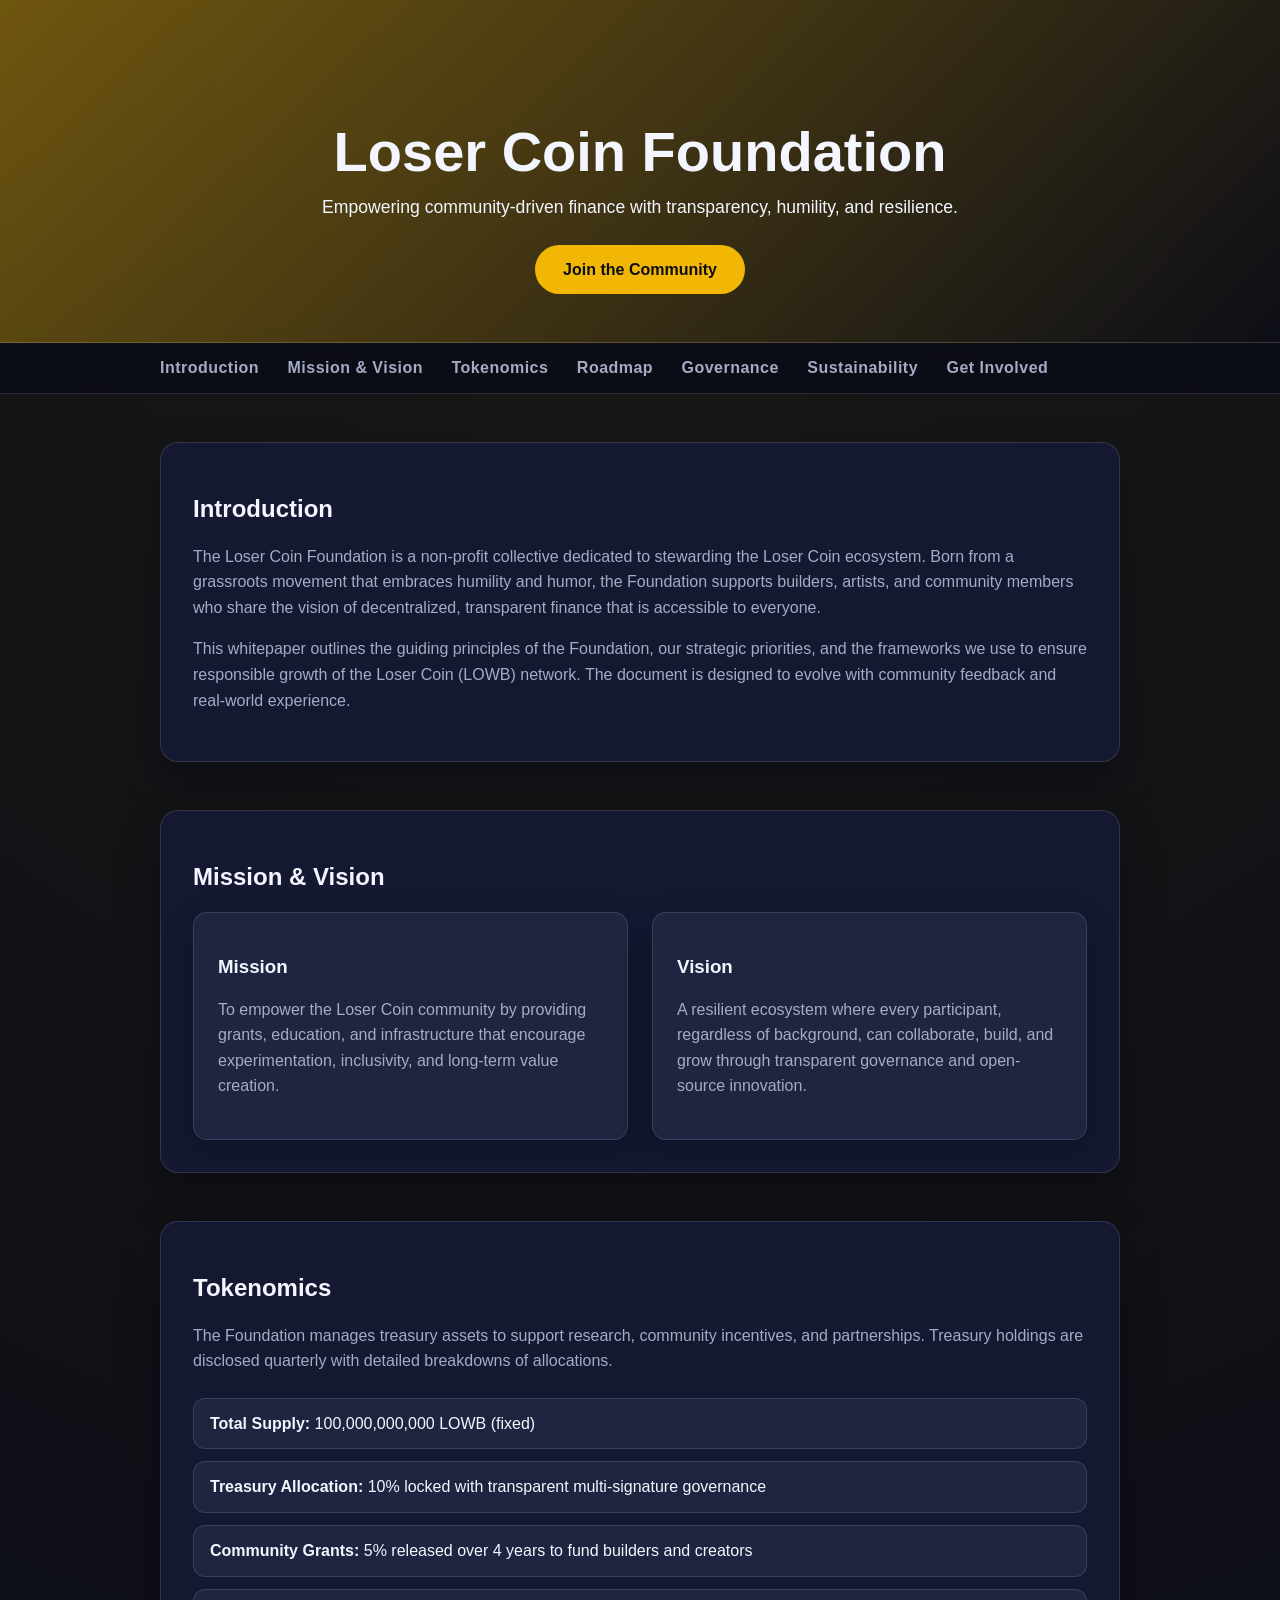
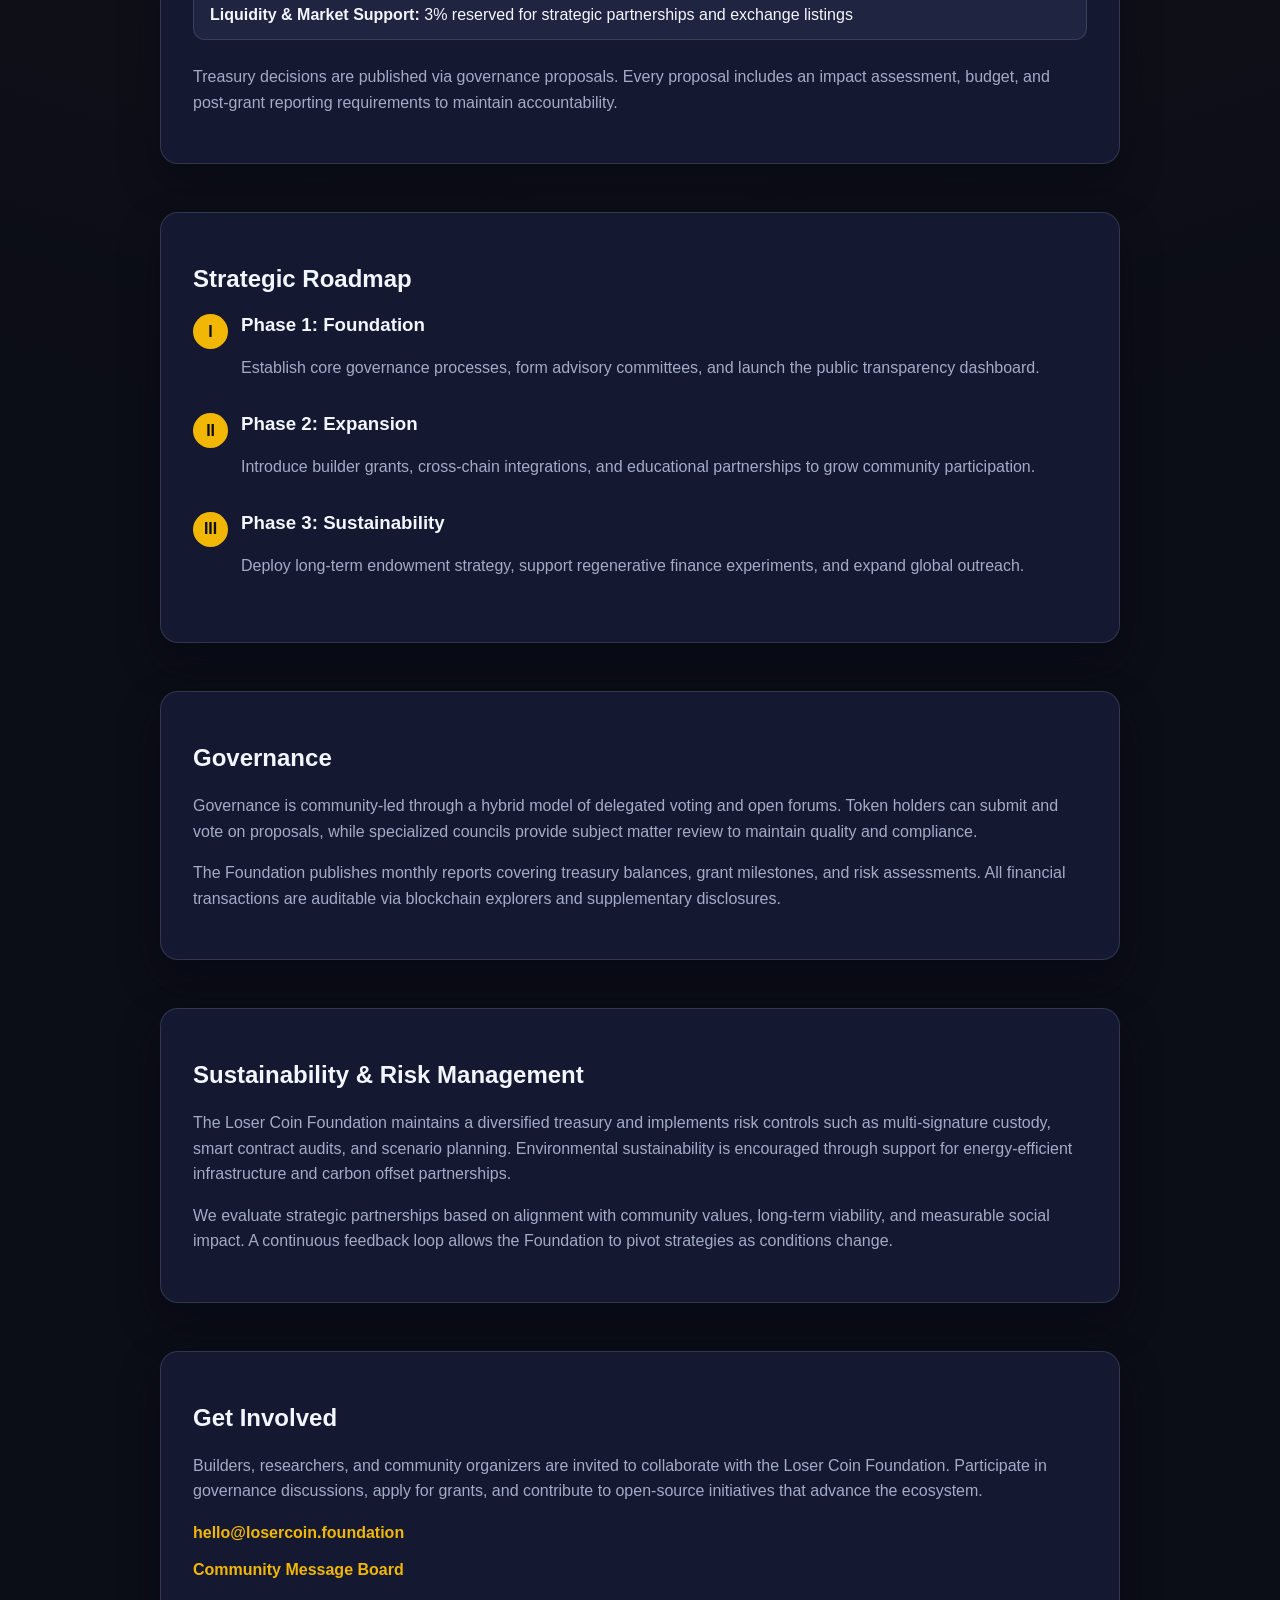
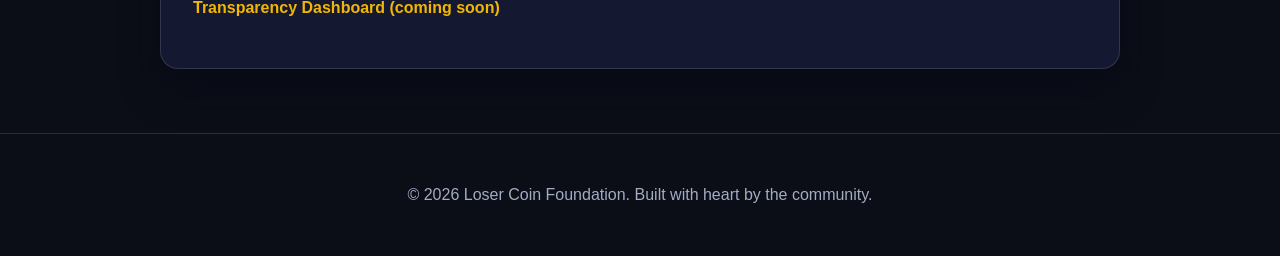
==== index.html @ aae9ecb5 "Add Loser Coin Foundation site with message board" ====
<!DOCTYPE html>
<html lang="en">
<head>
  <meta charset="UTF-8">
  <meta name="viewport" content="width=device-width, initial-scale=1.0">
  <title>Loser Coin Foundation | Whitepaper</title>
  <link rel="stylesheet" href="styles.css">
</head>
<body>
  <header class="hero">
    <div class="container">
      <div class="hero-content">
        <h1>Loser Coin Foundation</h1>
        <p class="tagline">Empowering community-driven finance with transparency, humility, and resilience.</p>
        <a class="button" href="message-board.html">Join the Community</a>
      </div>
    </div>
  </header>

  <nav class="subnav">
    <div class="container">
      <a href="#introduction">Introduction</a>
      <a href="#mission">Mission &amp; Vision</a>
      <a href="#tokenomics">Tokenomics</a>
      <a href="#roadmap">Roadmap</a>
      <a href="#governance">Governance</a>
      <a href="#sustainability">Sustainability</a>
      <a href="#contact">Get Involved</a>
    </div>
  </nav>

  <main class="container whitepaper">
    <section id="introduction">
      <h2>Introduction</h2>
      <p>
        The Loser Coin Foundation is a non-profit collective dedicated to stewarding the Loser Coin ecosystem. Born from a grassroots movement that embraces humility and humor, the Foundation supports builders, artists, and community members who share the vision of decentralized, transparent finance that is accessible to everyone.
      </p>
      <p>
        This whitepaper outlines the guiding principles of the Foundation, our strategic priorities, and the frameworks we use to ensure responsible growth of the Loser Coin (LOWB) network. The document is designed to evolve with community feedback and real-world experience.
      </p>
    </section>

    <section id="mission">
      <h2>Mission &amp; Vision</h2>
      <div class="card-grid">
        <article class="card">
          <h3>Mission</h3>
          <p>
            To empower the Loser Coin community by providing grants, education, and infrastructure that encourage experimentation, inclusivity, and long-term value creation.
          </p>
        </article>
        <article class="card">
          <h3>Vision</h3>
          <p>
            A resilient ecosystem where every participant, regardless of background, can collaborate, build, and grow through transparent governance and open-source innovation.
          </p>
        </article>
      </div>
    </section>

    <section id="tokenomics">
      <h2>Tokenomics</h2>
      <p>
        The Foundation manages treasury assets to support research, community incentives, and partnerships. Treasury holdings are disclosed quarterly with detailed breakdowns of allocations.
      </p>
      <ul class="data-list">
        <li><strong>Total Supply:</strong> 100,000,000,000 LOWB (fixed)</li>
        <li><strong>Treasury Allocation:</strong> 10% locked with transparent multi-signature governance</li>
        <li><strong>Community Grants:</strong> 5% released over 4 years to fund builders and creators</li>
        <li><strong>Liquidity &amp; Market Support:</strong> 3% reserved for strategic partnerships and exchange listings</li>
      </ul>
      <p>
        Treasury decisions are published via governance proposals. Every proposal includes an impact assessment, budget, and post-grant reporting requirements to maintain accountability.
      </p>
    </section>

    <section id="roadmap">
      <h2>Strategic Roadmap</h2>
      <ol class="timeline">
        <li>
          <h3>Phase 1: Foundation</h3>
          <p>Establish core governance processes, form advisory committees, and launch the public transparency dashboard.</p>
        </li>
        <li>
          <h3>Phase 2: Expansion</h3>
          <p>Introduce builder grants, cross-chain integrations, and educational partnerships to grow community participation.</p>
        </li>
        <li>
          <h3>Phase 3: Sustainability</h3>
          <p>Deploy long-term endowment strategy, support regenerative finance experiments, and expand global outreach.</p>
        </li>
      </ol>
    </section>

    <section id="governance">
      <h2>Governance</h2>
      <p>
        Governance is community-led through a hybrid model of delegated voting and open forums. Token holders can submit and vote on proposals, while specialized councils provide subject matter review to maintain quality and compliance.
      </p>
      <p>
        The Foundation publishes monthly reports covering treasury balances, grant milestones, and risk assessments. All financial transactions are auditable via blockchain explorers and supplementary disclosures.
      </p>
    </section>

    <section id="sustainability">
      <h2>Sustainability &amp; Risk Management</h2>
      <p>
        The Loser Coin Foundation maintains a diversified treasury and implements risk controls such as multi-signature custody, smart contract audits, and scenario planning. Environmental sustainability is encouraged through support for energy-efficient infrastructure and carbon offset partnerships.
      </p>
      <p>
        We evaluate strategic partnerships based on alignment with community values, long-term viability, and measurable social impact. A continuous feedback loop allows the Foundation to pivot strategies as conditions change.
      </p>
    </section>

    <section id="contact">
      <h2>Get Involved</h2>
      <p>
        Builders, researchers, and community organizers are invited to collaborate with the Loser Coin Foundation. Participate in governance discussions, apply for grants, and contribute to open-source initiatives that advance the ecosystem.
      </p>
      <ul class="cta-list">
        <li><a href="mailto:hello@losercoin.foundation">hello@losercoin.foundation</a></li>
        <li><a href="message-board.html">Community Message Board</a></li>
        <li><a href="#">Transparency Dashboard (coming soon)</a></li>
      </ul>
    </section>
  </main>

  <footer class="footer">
    <div class="container">
      <p>&copy; <span id="year"></span> Loser Coin Foundation. Built with heart by the community.</p>
    </div>
  </footer>

  <script>
    document.getElementById('year').textContent = new Date().getFullYear();
  </script>
</body>
</html>
---- styles.css ----
:root {
  --background: #0b0d17;
  --surface: #141831;
  --surface-light: #1f2440;
  --accent: #f2b705;
  --accent-soft: rgba(242, 183, 5, 0.2);
  --text: #f4f6ff;
  --text-muted: #a4acc4;
  --border: rgba(164, 172, 196, 0.2);
  --shadow: rgba(7, 10, 24, 0.3);
  --max-width: 960px;
}

* {
  box-sizing: border-box;
}

body {
  margin: 0;
  font-family: 'Segoe UI', Roboto, sans-serif;
  background: radial-gradient(circle at top, rgba(242, 183, 5, 0.07), transparent 60%), var(--background);
  color: var(--text);
  line-height: 1.6;
}

h1, h2, h3 {
  color: var(--text);
  line-height: 1.2;
}

p {
  color: var(--text-muted);
}

.container {
  width: min(90%, var(--max-width));
  margin: 0 auto;
}

.hero {
  padding: 5rem 0 3rem;
  background: linear-gradient(135deg, rgba(242, 183, 5, 0.4), rgba(11, 13, 23, 0.8));
  border-bottom: 1px solid var(--border);
  box-shadow: 0 20px 50px var(--shadow);
}

.hero.compact {
  padding: 3.5rem 0 2rem;
}

.hero-content {
  text-align: center;
}

.hero h1 {
  margin-bottom: 0.5rem;
  font-size: clamp(2.5rem, 5vw, 3.5rem);
}

.tagline {
  margin: 0 auto 1.5rem;
  max-width: 40rem;
  color: var(--text);
  font-size: 1.1rem;
}

.button {
  display: inline-block;
  padding: 0.75rem 1.75rem;
  border-radius: 999px;
  background: var(--accent);
  color: #0b0d17;
  font-weight: 700;
  text-decoration: none;
  transition: transform 0.2s ease, box-shadow 0.2s ease;
  border: none;
  cursor: pointer;
}

.button:hover,
.button:focus {
  transform: translateY(-2px);
  box-shadow: 0 10px 25px rgba(242, 183, 5, 0.45);
}

.button.ghost {
  background: transparent;
  color: var(--accent);
  border: 1px solid var(--accent);
  box-shadow: none;
}

.subnav {
  position: sticky;
  top: 0;
  z-index: 10;
  background: rgba(11, 13, 23, 0.9);
  backdrop-filter: blur(12px);
  padding: 0.75rem 0;
  border-bottom: 1px solid var(--border);
}

.subnav a {
  margin-right: 1.5rem;
  color: var(--text-muted);
  text-decoration: none;
  font-weight: 600;
  letter-spacing: 0.03em;
}

.subnav a:hover,
.subnav a:focus {
  color: var(--accent);
}

.whitepaper section {
  margin: 3rem 0;
  padding: 2rem;
  background: var(--surface);
  border: 1px solid var(--border);
  border-radius: 18px;
  box-shadow: 0 18px 40px rgba(4, 6, 16, 0.35);
}

.card-grid {
  display: grid;
  grid-template-columns: repeat(auto-fit, minmax(220px, 1fr));
  gap: 1.5rem;
}

.card {
  background: var(--surface-light);
  border-radius: 14px;
  padding: 1.5rem;
  border: 1px solid var(--border);
  box-shadow: 0 12px 30px rgba(4, 6, 16, 0.25);
}

.data-list {
  list-style: none;
  padding: 0;
  margin: 1.5rem 0;
}

.data-list li {
  padding: 0.75rem 1rem;
  margin-bottom: 0.75rem;
  background: var(--surface-light);
  border-radius: 12px;
  border: 1px solid var(--border);
}

.timeline {
  counter-reset: phase;
  list-style: none;
  padding: 0;
  margin: 0;
}

.timeline li {
  position: relative;
  padding-left: 3rem;
  margin-bottom: 2rem;
}

.timeline li::before {
  counter-increment: phase;
  content: counter(phase, upper-roman);
  position: absolute;
  left: 0;
  top: 0;
  width: 2.2rem;
  height: 2.2rem;
  display: grid;
  place-items: center;
  background: var(--accent);
  color: #0b0d17;
  border-radius: 999px;
  font-weight: 700;
}

.cta-list {
  list-style: none;
  padding: 0;
}

.cta-list li {
  margin-bottom: 0.75rem;
}

.cta-list a {
  color: var(--accent);
  font-weight: 600;
  text-decoration: none;
}

.cta-list a:hover,
.cta-list a:focus {
  text-decoration: underline;
}

.footer {
  padding: 2rem 0;
  text-align: center;
  color: var(--text-muted);
  border-top: 1px solid var(--border);
  margin-top: 4rem;
}

.board-page {
  background: radial-gradient(circle at top, rgba(242, 183, 5, 0.12), transparent 60%), var(--background);
}

.board {
  display: grid;
  gap: 2rem;
  margin-top: 2rem;
}

.board section {
  background: var(--surface);
  border-radius: 16px;
  padding: 2rem;
  border: 1px solid var(--border);
  box-shadow: 0 16px 36px rgba(4, 6, 16, 0.32);
}

.board-intro ul {
  margin: 1rem 0 0;
  padding-left: 1.1rem;
  color: var(--text-muted);
}

.form-group {
  display: flex;
  flex-direction: column;
  margin-bottom: 1.25rem;
}

label {
  font-weight: 600;
  margin-bottom: 0.5rem;
  color: var(--text);
}

input,
textarea {
  padding: 0.75rem 1rem;
  border-radius: 10px;
  border: 1px solid var(--border);
  background: var(--surface-light);
  color: var(--text);
  font-size: 1rem;
  transition: border 0.2s ease, box-shadow 0.2s ease;
}

input:focus,
textarea:focus {
  outline: none;
  border-color: var(--accent);
  box-shadow: 0 0 0 3px var(--accent-soft);
}

textarea {
  resize: vertical;
  min-height: 150px;
}

.form-actions {
  display: flex;
  flex-wrap: wrap;
  gap: 1rem;
  align-items: center;
}

.message-list {
  display: grid;
  gap: 1rem;
}

.message-card {
  background: var(--surface-light);
  padding: 1.5rem;
  border-radius: 14px;
  border: 1px solid var(--border);
  box-shadow: 0 12px 28px rgba(4, 6, 16, 0.28);
}

.message-header {
  display: flex;
  flex-wrap: wrap;
  justify-content: space-between;
  align-items: center;
  margin-bottom: 0.75rem;
}

.message-header h3 {
  margin: 0;
  font-size: 1.1rem;
}

time {
  color: var(--text-muted);
  font-size: 0.9rem;
}

.empty-state {
  text-align: center;
  color: var(--text-muted);
  padding: 2rem 0;
  background: rgba(255, 255, 255, 0.02);
  border-radius: 12px;
}

@media (max-width: 720px) {
  .subnav {
    overflow-x: auto;
    white-space: nowrap;
  }

  .timeline li {
    padding-left: 2.5rem;
  }

  .message-header {
    flex-direction: column;
    align-items: flex-start;
    gap: 0.5rem;
  }

  .form-actions {
    flex-direction: column;
    align-items: stretch;
  }
}
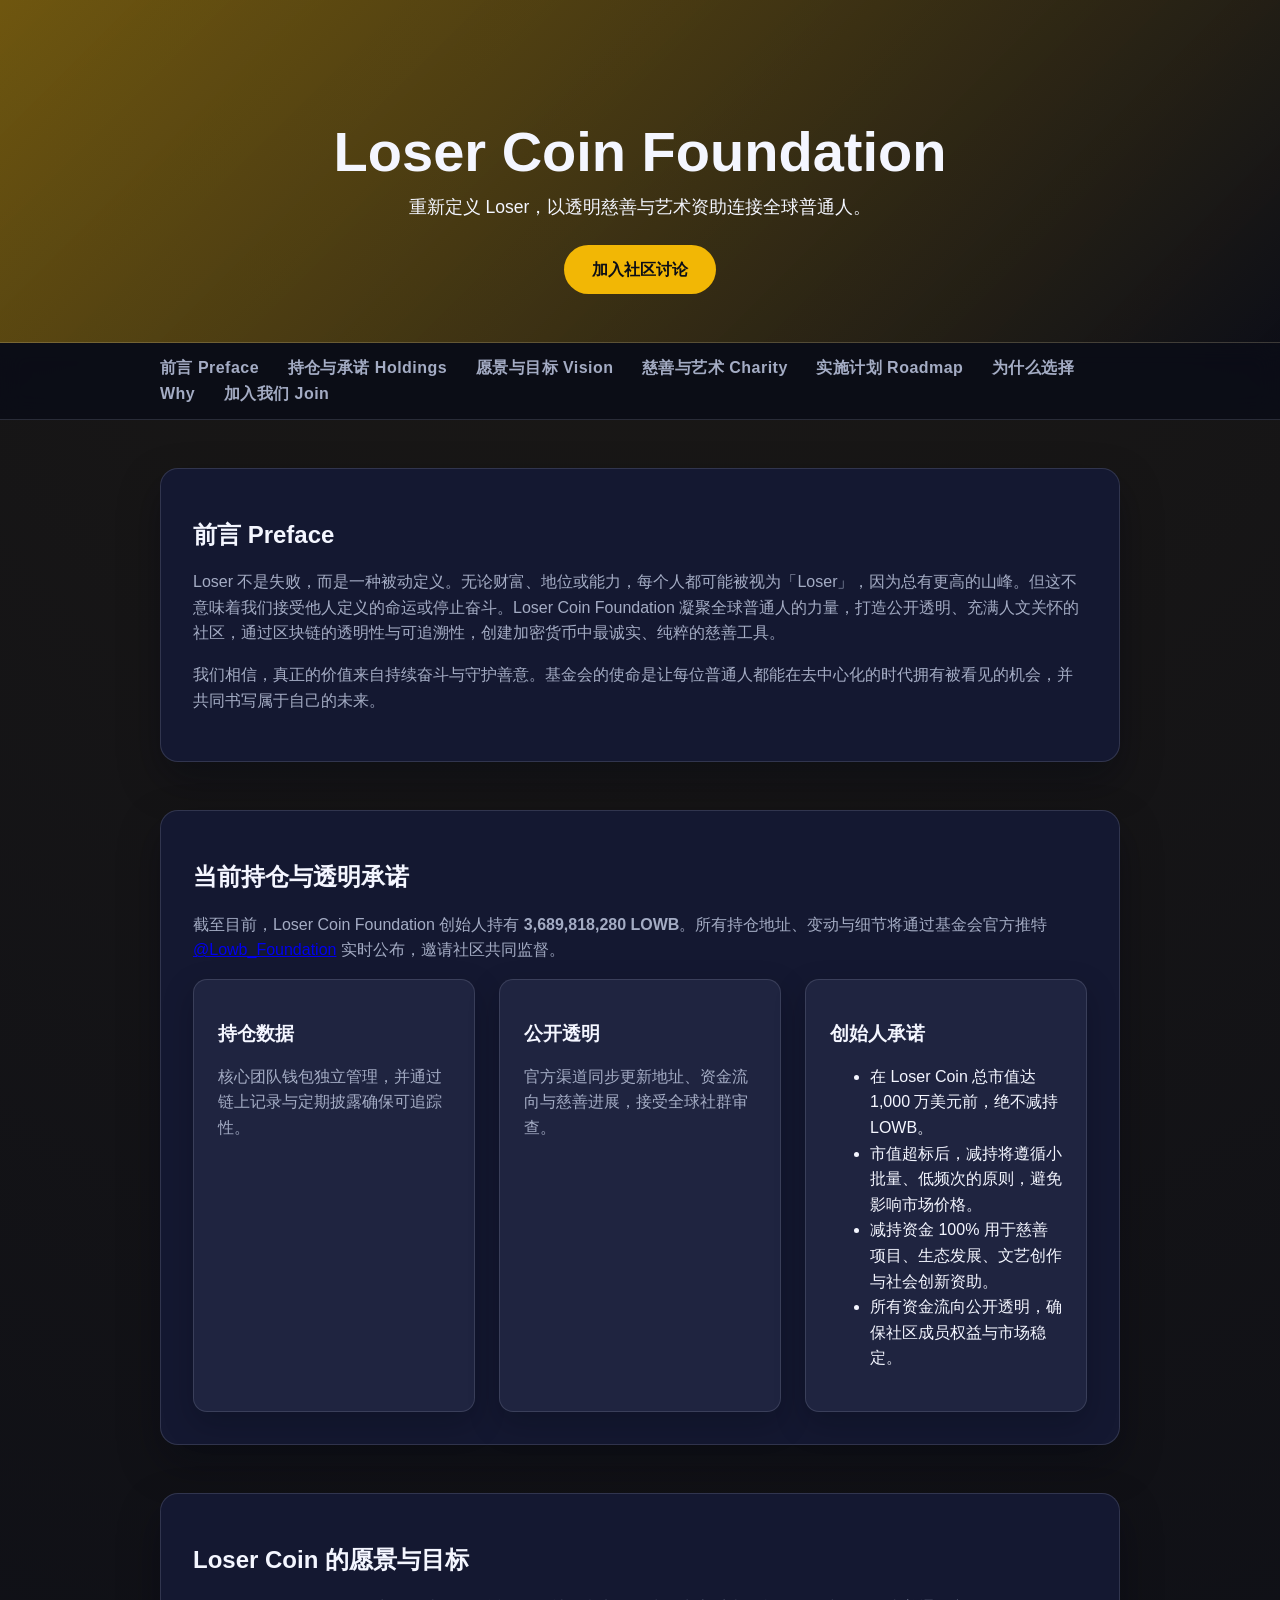
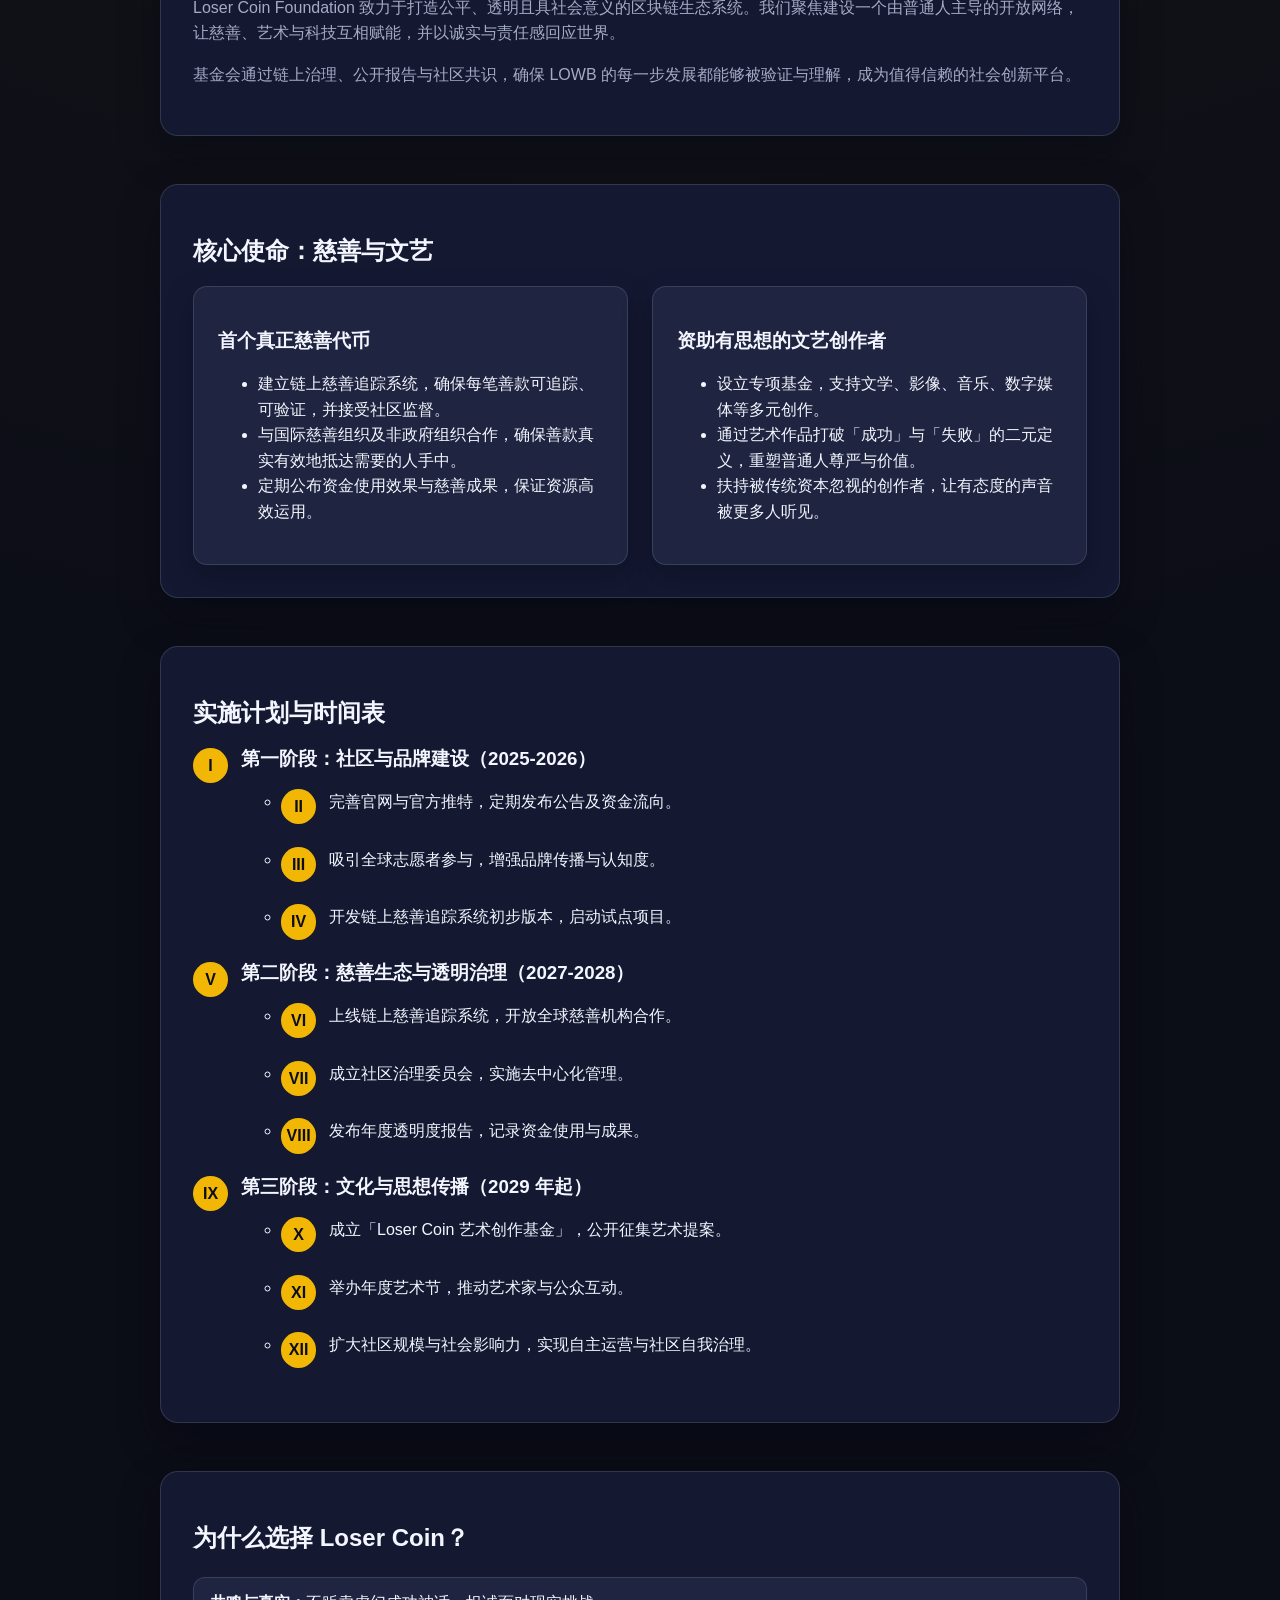
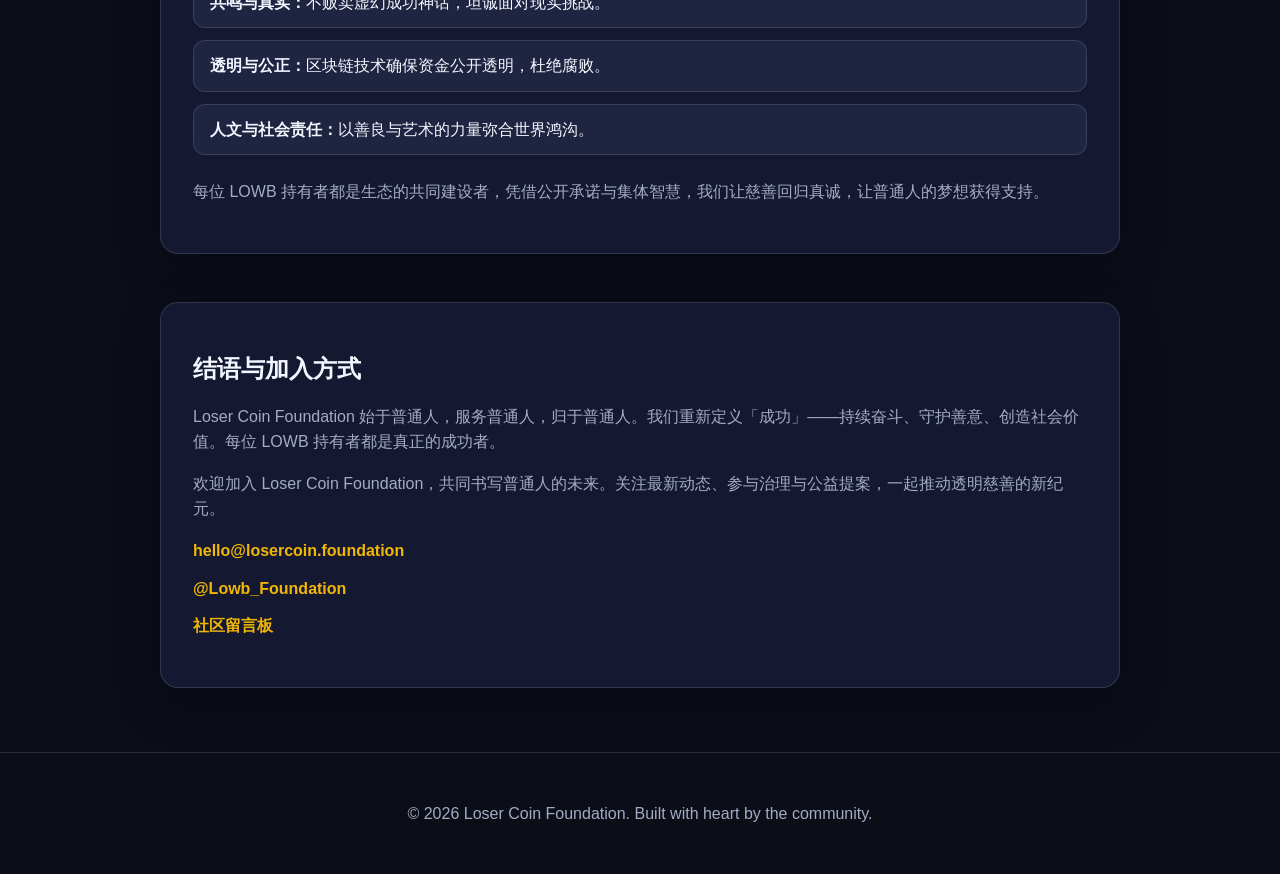
==== commit f39113d5: "Update whitepaper content for Loser Coin Foundation" ====
--- a/index.html
+++ b/index.html
@@ -1,9 +1,9 @@
 <!DOCTYPE html>
-<html lang="en">
+<html lang="zh-Hans">
 <head>
   <meta charset="UTF-8">
   <meta name="viewport" content="width=device-width, initial-scale=1.0">
-  <title>Loser Coin Foundation | Whitepaper</title>
+  <title>Loser Coin Foundation | 白皮书</title>
   <link rel="stylesheet" href="styles.css">
 </head>
 <body>
@@ -11,116 +11,148 @@
     <div class="container">
       <div class="hero-content">
         <h1>Loser Coin Foundation</h1>
-        <p class="tagline">Empowering community-driven finance with transparency, humility, and resilience.</p>
-        <a class="button" href="message-board.html">Join the Community</a>
+        <p class="tagline">重新定义 Loser，以透明慈善与艺术资助连接全球普通人。</p>
+        <a class="button" href="message-board.html">加入社区讨论</a>
       </div>
     </div>
   </header>
 
   <nav class="subnav">
     <div class="container">
-      <a href="#introduction">Introduction</a>
-      <a href="#mission">Mission &amp; Vision</a>
-      <a href="#tokenomics">Tokenomics</a>
-      <a href="#roadmap">Roadmap</a>
-      <a href="#governance">Governance</a>
-      <a href="#sustainability">Sustainability</a>
-      <a href="#contact">Get Involved</a>
+      <a href="#preface">前言 Preface</a>
+      <a href="#holdings">持仓与承诺 Holdings</a>
+      <a href="#vision">愿景与目标 Vision</a>
+      <a href="#charity">慈善与艺术 Charity</a>
+      <a href="#implementation">实施计划 Roadmap</a>
+      <a href="#why">为什么选择 Why</a>
+      <a href="#join">加入我们 Join</a>
     </div>
   </nav>
 
   <main class="container whitepaper">
-    <section id="introduction">
-      <h2>Introduction</h2>
+    <section id="preface">
+      <h2>前言 Preface</h2>
       <p>
-        The Loser Coin Foundation is a non-profit collective dedicated to stewarding the Loser Coin ecosystem. Born from a grassroots movement that embraces humility and humor, the Foundation supports builders, artists, and community members who share the vision of decentralized, transparent finance that is accessible to everyone.
+        Loser 不是失败，而是一种被动定义。无论财富、地位或能力，每个人都可能被视为「Loser」，因为总有更高的山峰。但这不意味着我们接受他人定义的命运或停止奋斗。Loser Coin Foundation 凝聚全球普通人的力量，打造公开透明、充满人文关怀的社区，通过区块链的透明性与可追溯性，创建加密货币中最诚实、纯粹的慈善工具。
       </p>
       <p>
-        This whitepaper outlines the guiding principles of the Foundation, our strategic priorities, and the frameworks we use to ensure responsible growth of the Loser Coin (LOWB) network. The document is designed to evolve with community feedback and real-world experience.
+        我们相信，真正的价值来自持续奋斗与守护善意。基金会的使命是让每位普通人都能在去中心化的时代拥有被看见的机会，并共同书写属于自己的未来。
       </p>
     </section>
 
-    <section id="mission">
-      <h2>Mission &amp; Vision</h2>
+    <section id="holdings">
+      <h2>当前持仓与透明承诺</h2>
+      <p>
+        截至目前，Loser Coin Foundation 创始人持有 <strong>3,689,818,280 LOWB</strong>。所有持仓地址、变动与细节将通过基金会官方推特
+        <a href="https://twitter.com/Lowb_Foundation" target="_blank" rel="noopener">@Lowb_Foundation</a> 实时公布，邀请社区共同监督。
+      </p>
       <div class="card-grid">
         <article class="card">
-          <h3>Mission</h3>
-          <p>
-            To empower the Loser Coin community by providing grants, education, and infrastructure that encourage experimentation, inclusivity, and long-term value creation.
-          </p>
+          <h3>持仓数据</h3>
+          <p>核心团队钱包独立管理，并通过链上记录与定期披露确保可追踪性。</p>
         </article>
         <article class="card">
-          <h3>Vision</h3>
-          <p>
-            A resilient ecosystem where every participant, regardless of background, can collaborate, build, and grow through transparent governance and open-source innovation.
-          </p>
+          <h3>公开透明</h3>
+          <p>官方渠道同步更新地址、资金流向与慈善进展，接受全球社群审查。</p>
+        </article>
+        <article class="card">
+          <h3>创始人承诺</h3>
+          <ul>
+            <li>在 Loser Coin 总市值达 1,000 万美元前，绝不减持 LOWB。</li>
+            <li>市值超标后，减持将遵循小批量、低频次的原则，避免影响市场价格。</li>
+            <li>减持资金 100% 用于慈善项目、生态发展、文艺创作与社会创新资助。</li>
+            <li>所有资金流向公开透明，确保社区成员权益与市场稳定。</li>
+          </ul>
         </article>
       </div>
     </section>
 
-    <section id="tokenomics">
-      <h2>Tokenomics</h2>
+    <section id="vision">
+      <h2>Loser Coin 的愿景与目标</h2>
       <p>
-        The Foundation manages treasury assets to support research, community incentives, and partnerships. Treasury holdings are disclosed quarterly with detailed breakdowns of allocations.
+        Loser Coin Foundation 致力于打造公平、透明且具社会意义的区块链生态系统。我们聚焦建设一个由普通人主导的开放网络，让慈善、艺术与科技互相赋能，并以诚实与责任感回应世界。
       </p>
-      <ul class="data-list">
-        <li><strong>Total Supply:</strong> 100,000,000,000 LOWB (fixed)</li>
-        <li><strong>Treasury Allocation:</strong> 10% locked with transparent multi-signature governance</li>
-        <li><strong>Community Grants:</strong> 5% released over 4 years to fund builders and creators</li>
-        <li><strong>Liquidity &amp; Market Support:</strong> 3% reserved for strategic partnerships and exchange listings</li>
-      </ul>
       <p>
-        Treasury decisions are published via governance proposals. Every proposal includes an impact assessment, budget, and post-grant reporting requirements to maintain accountability.
+        基金会通过链上治理、公开报告与社区共识，确保 LOWB 的每一步发展都能够被验证与理解，成为值得信赖的社会创新平台。
       </p>
     </section>
 
-    <section id="roadmap">
-      <h2>Strategic Roadmap</h2>
+    <section id="charity">
+      <h2>核心使命：慈善与文艺</h2>
+      <div class="card-grid">
+        <article class="card">
+          <h3>首个真正慈善代币</h3>
+          <ul>
+            <li>建立链上慈善追踪系统，确保每笔善款可追踪、可验证，并接受社区监督。</li>
+            <li>与国际慈善组织及非政府组织合作，确保善款真实有效地抵达需要的人手中。</li>
+            <li>定期公布资金使用效果与慈善成果，保证资源高效运用。</li>
+          </ul>
+        </article>
+        <article class="card">
+          <h3>资助有思想的文艺创作者</h3>
+          <ul>
+            <li>设立专项基金，支持文学、影像、音乐、数字媒体等多元创作。</li>
+            <li>通过艺术作品打破「成功」与「失败」的二元定义，重塑普通人尊严与价值。</li>
+            <li>扶持被传统资本忽视的创作者，让有态度的声音被更多人听见。</li>
+          </ul>
+        </article>
+      </div>
+    </section>
+
+    <section id="implementation">
+      <h2>实施计划与时间表</h2>
       <ol class="timeline">
         <li>
-          <h3>Phase 1: Foundation</h3>
-          <p>Establish core governance processes, form advisory committees, and launch the public transparency dashboard.</p>
+          <h3>第一阶段：社区与品牌建设（2025-2026）</h3>
+          <ul>
+            <li>完善官网与官方推特，定期发布公告及资金流向。</li>
+            <li>吸引全球志愿者参与，增强品牌传播与认知度。</li>
+            <li>开发链上慈善追踪系统初步版本，启动试点项目。</li>
+          </ul>
         </li>
         <li>
-          <h3>Phase 2: Expansion</h3>
-          <p>Introduce builder grants, cross-chain integrations, and educational partnerships to grow community participation.</p>
+          <h3>第二阶段：慈善生态与透明治理（2027-2028）</h3>
+          <ul>
+            <li>上线链上慈善追踪系统，开放全球慈善机构合作。</li>
+            <li>成立社区治理委员会，实施去中心化管理。</li>
+            <li>发布年度透明度报告，记录资金使用与成果。</li>
+          </ul>
         </li>
         <li>
-          <h3>Phase 3: Sustainability</h3>
-          <p>Deploy long-term endowment strategy, support regenerative finance experiments, and expand global outreach.</p>
+          <h3>第三阶段：文化与思想传播（2029 年起）</h3>
+          <ul>
+            <li>成立「Loser Coin 艺术创作基金」，公开征集艺术提案。</li>
+            <li>举办年度艺术节，推动艺术家与公众互动。</li>
+            <li>扩大社区规模与社会影响力，实现自主运营与社区自我治理。</li>
+          </ul>
         </li>
       </ol>
     </section>
 
-    <section id="governance">
-      <h2>Governance</h2>
+    <section id="why">
+      <h2>为什么选择 Loser Coin？</h2>
+      <ul class="data-list">
+        <li><strong>共鸣与真实：</strong>不贩卖虚幻成功神话，坦诚面对现实挑战。</li>
+        <li><strong>透明与公正：</strong>区块链技术确保资金公开透明，杜绝腐败。</li>
+        <li><strong>人文与社会责任：</strong>以善良与艺术的力量弥合世界鸿沟。</li>
+      </ul>
       <p>
-        Governance is community-led through a hybrid model of delegated voting and open forums. Token holders can submit and vote on proposals, while specialized councils provide subject matter review to maintain quality and compliance.
-      </p>
-      <p>
-        The Foundation publishes monthly reports covering treasury balances, grant milestones, and risk assessments. All financial transactions are auditable via blockchain explorers and supplementary disclosures.
+        每位 LOWB 持有者都是生态的共同建设者，凭借公开承诺与集体智慧，我们让慈善回归真诚，让普通人的梦想获得支持。
       </p>
     </section>
 
-    <section id="sustainability">
-      <h2>Sustainability &amp; Risk Management</h2>
+    <section id="join">
+      <h2>结语与加入方式</h2>
       <p>
-        The Loser Coin Foundation maintains a diversified treasury and implements risk controls such as multi-signature custody, smart contract audits, and scenario planning. Environmental sustainability is encouraged through support for energy-efficient infrastructure and carbon offset partnerships.
+        Loser Coin Foundation 始于普通人，服务普通人，归于普通人。我们重新定义「成功」——持续奋斗、守护善意、创造社会价值。每位 LOWB 持有者都是真正的成功者。
       </p>
       <p>
-        We evaluate strategic partnerships based on alignment with community values, long-term viability, and measurable social impact. A continuous feedback loop allows the Foundation to pivot strategies as conditions change.
-      </p>
-    </section>
-
-    <section id="contact">
-      <h2>Get Involved</h2>
-      <p>
-        Builders, researchers, and community organizers are invited to collaborate with the Loser Coin Foundation. Participate in governance discussions, apply for grants, and contribute to open-source initiatives that advance the ecosystem.
+        欢迎加入 Loser Coin Foundation，共同书写普通人的未来。关注最新动态、参与治理与公益提案，一起推动透明慈善的新纪元。
       </p>
       <ul class="cta-list">
         <li><a href="mailto:hello@losercoin.foundation">hello@losercoin.foundation</a></li>
-        <li><a href="message-board.html">Community Message Board</a></li>
-        <li><a href="#">Transparency Dashboard (coming soon)</a></li>
+        <li><a href="https://twitter.com/Lowb_Foundation" target="_blank" rel="noopener">@Lowb_Foundation</a></li>
+        <li><a href="message-board.html">社区留言板</a></li>
       </ul>
     </section>
   </main>
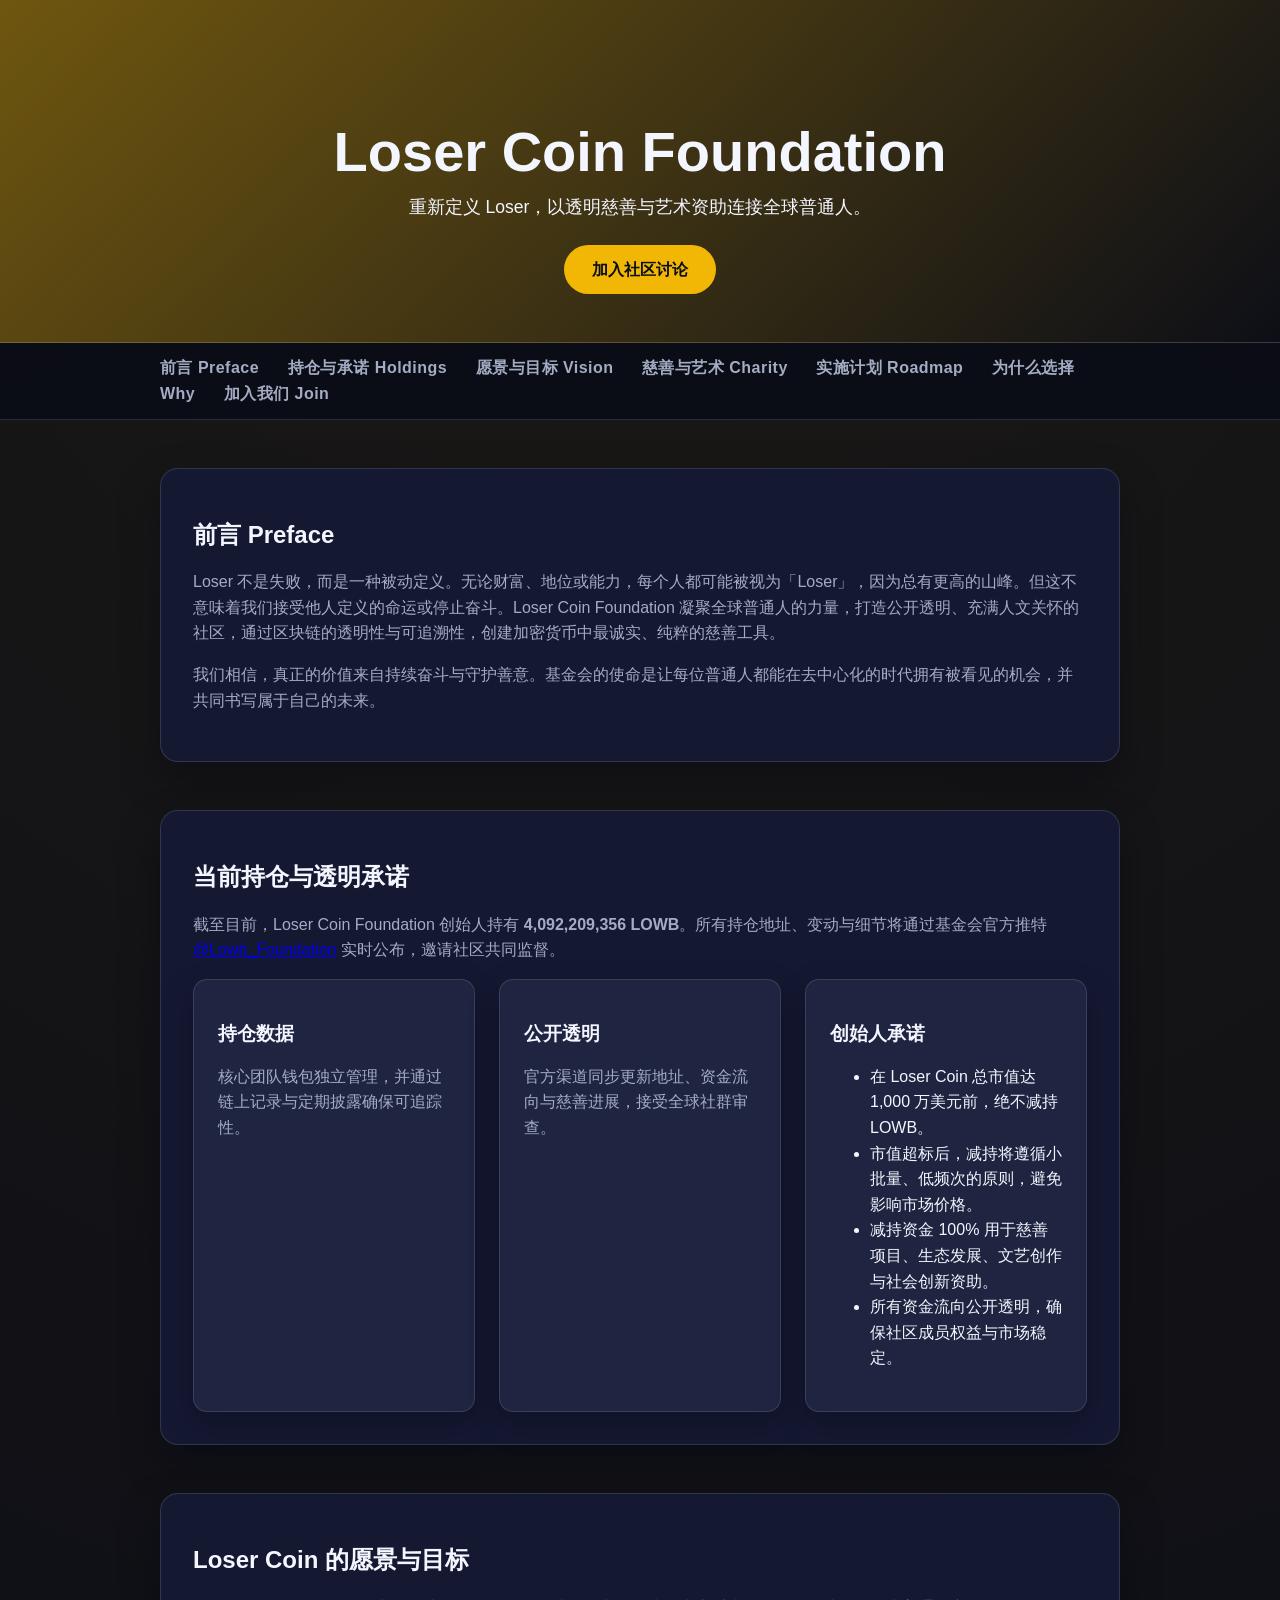
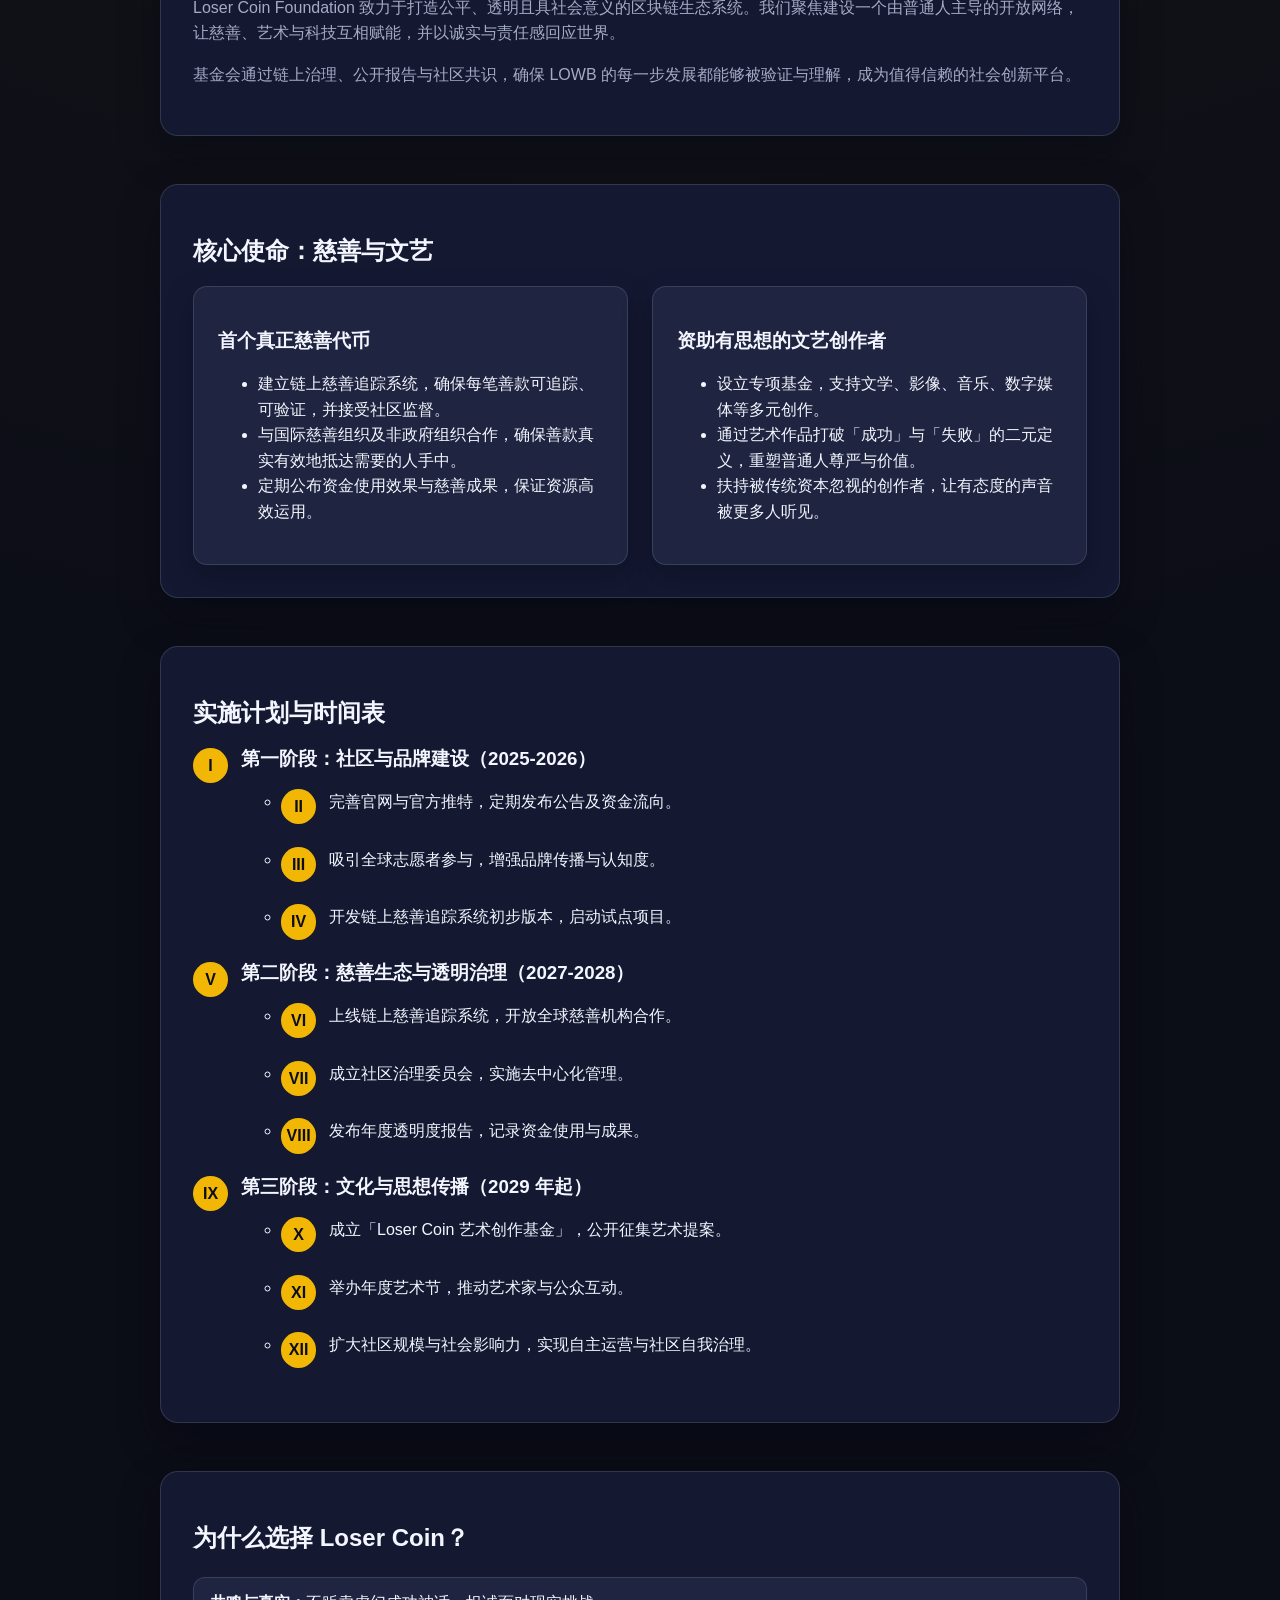
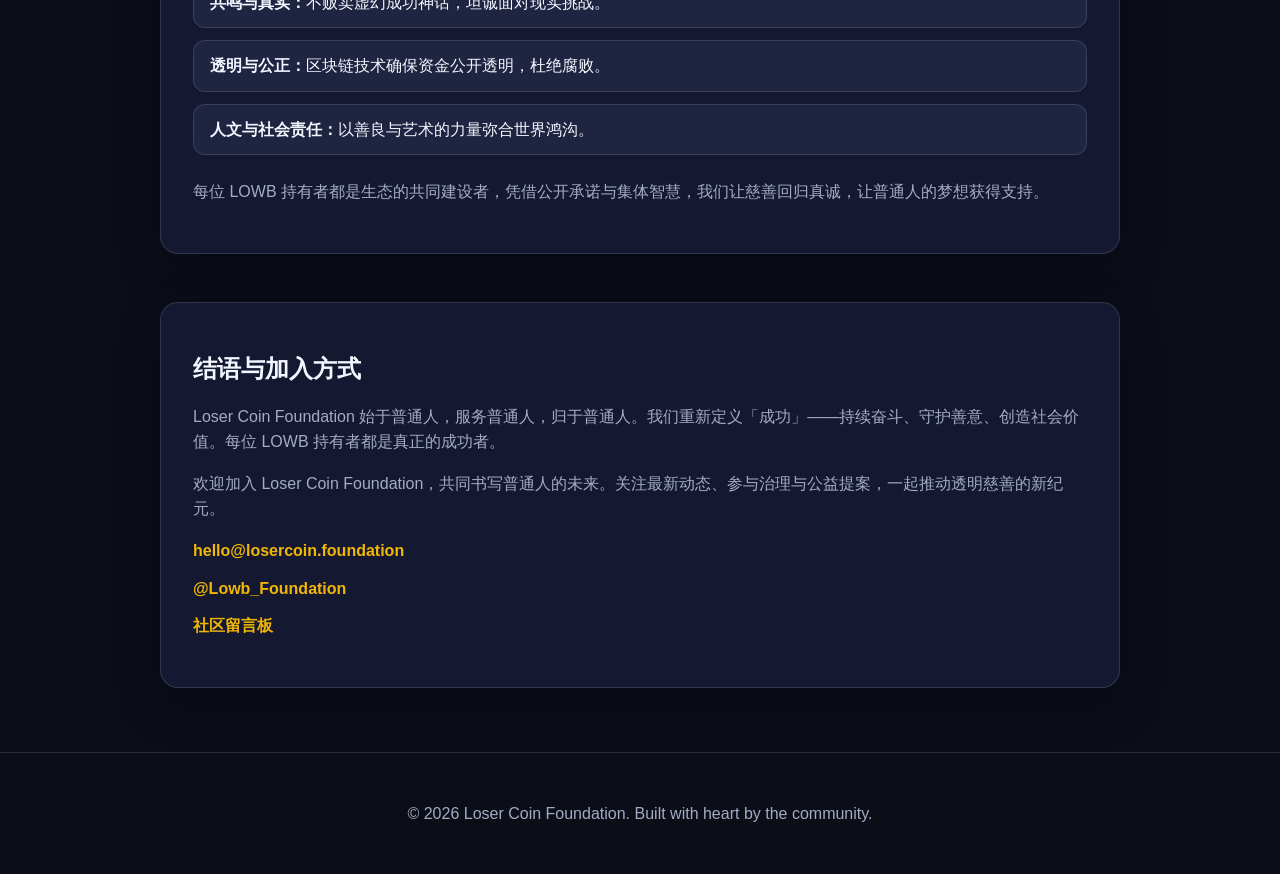
==== commit 5cc7d138: "Enhance message board interactions" ====
--- a/index.html
+++ b/index.html
@@ -43,7 +43,7 @@
     <section id="holdings">
       <h2>当前持仓与透明承诺</h2>
       <p>
-        截至目前，Loser Coin Foundation 创始人持有 <strong>3,689,818,280 LOWB</strong>。所有持仓地址、变动与细节将通过基金会官方推特
+        截至目前，Loser Coin Foundation 创始人持有 <strong>4,092,209,356 LOWB</strong>。所有持仓地址、变动与细节将通过基金会官方推特
         <a href="https://twitter.com/Lowb_Foundation" target="_blank" rel="noopener">@Lowb_Foundation</a> 实时公布，邀请社区共同监督。
       </p>
       <div class="card-grid">
--- a/styles.css
+++ b/styles.css
@@ -225,6 +225,11 @@
   box-shadow: 0 16px 36px rgba(4, 6, 16, 0.32);
 }
 
+.section-description {
+  margin-top: 0.5rem;
+  color: var(--text-muted);
+}
+
 .board-intro ul {
   margin: 1rem 0 0;
   padding-left: 1.1rem;
@@ -284,6 +289,126 @@
   border-radius: 14px;
   border: 1px solid var(--border);
   box-shadow: 0 12px 28px rgba(4, 6, 16, 0.28);
+}
+
+.message-actions {
+  display: flex;
+  flex-wrap: wrap;
+  align-items: center;
+  gap: 0.75rem;
+  margin-top: 1rem;
+}
+
+.like-button {
+  display: inline-flex;
+  align-items: center;
+  gap: 0.35rem;
+  padding: 0.45rem 1.1rem;
+  border-radius: 999px;
+  border: 1px solid var(--accent);
+  background: rgba(242, 183, 5, 0.14);
+  color: var(--accent);
+  font-weight: 600;
+  cursor: pointer;
+  transition: transform 0.2s ease, box-shadow 0.2s ease, background 0.2s ease;
+}
+
+.like-button:hover,
+.like-button:focus {
+  outline: none;
+  transform: translateY(-1px);
+  box-shadow: 0 10px 22px rgba(242, 183, 5, 0.35);
+  background: rgba(242, 183, 5, 0.22);
+}
+
+.like-count {
+  font-weight: 700;
+}
+
+.comment-count {
+  color: var(--text-muted);
+  font-size: 0.95rem;
+}
+
+.comment-section {
+  margin-top: 1.5rem;
+  border-top: 1px solid var(--border);
+  padding-top: 1.25rem;
+  display: grid;
+  gap: 1rem;
+}
+
+.comment-list {
+  list-style: none;
+  margin: 0;
+  padding: 0;
+  display: grid;
+  gap: 1rem;
+}
+
+.comment-item {
+  background: rgba(255, 255, 255, 0.03);
+  border-radius: 12px;
+  padding: 0.75rem 1rem;
+  border: 1px solid rgba(164, 172, 196, 0.18);
+}
+
+.comment-meta {
+  margin: 0 0 0.35rem;
+  color: var(--text-muted);
+  font-size: 0.85rem;
+}
+
+.comment-text {
+  margin: 0;
+  color: var(--text);
+  white-space: pre-wrap;
+}
+
+.comment-empty {
+  margin: 0;
+  color: var(--text-muted);
+  font-style: italic;
+}
+
+.comment-form {
+  display: grid;
+  gap: 0.75rem;
+}
+
+.comment-form input,
+.comment-form textarea {
+  width: 100%;
+}
+
+.comment-form textarea {
+  min-height: 90px;
+}
+
+.button.subtle {
+  display: inline-flex;
+  align-items: center;
+  justify-content: center;
+  padding: 0.5rem 1.35rem;
+  border-radius: 999px;
+  background: transparent;
+  color: var(--accent);
+  border: 1px solid var(--accent);
+  font-weight: 600;
+  cursor: pointer;
+  transition: transform 0.2s ease, box-shadow 0.2s ease, background 0.2s ease;
+}
+
+.button.subtle:hover,
+.button.subtle:focus {
+  outline: none;
+  transform: translateY(-1px);
+  box-shadow: 0 8px 18px rgba(242, 183, 5, 0.3);
+  background: rgba(242, 183, 5, 0.16);
+}
+
+.comment-form .button.subtle {
+  justify-self: start;
 }
 
 .message-header {
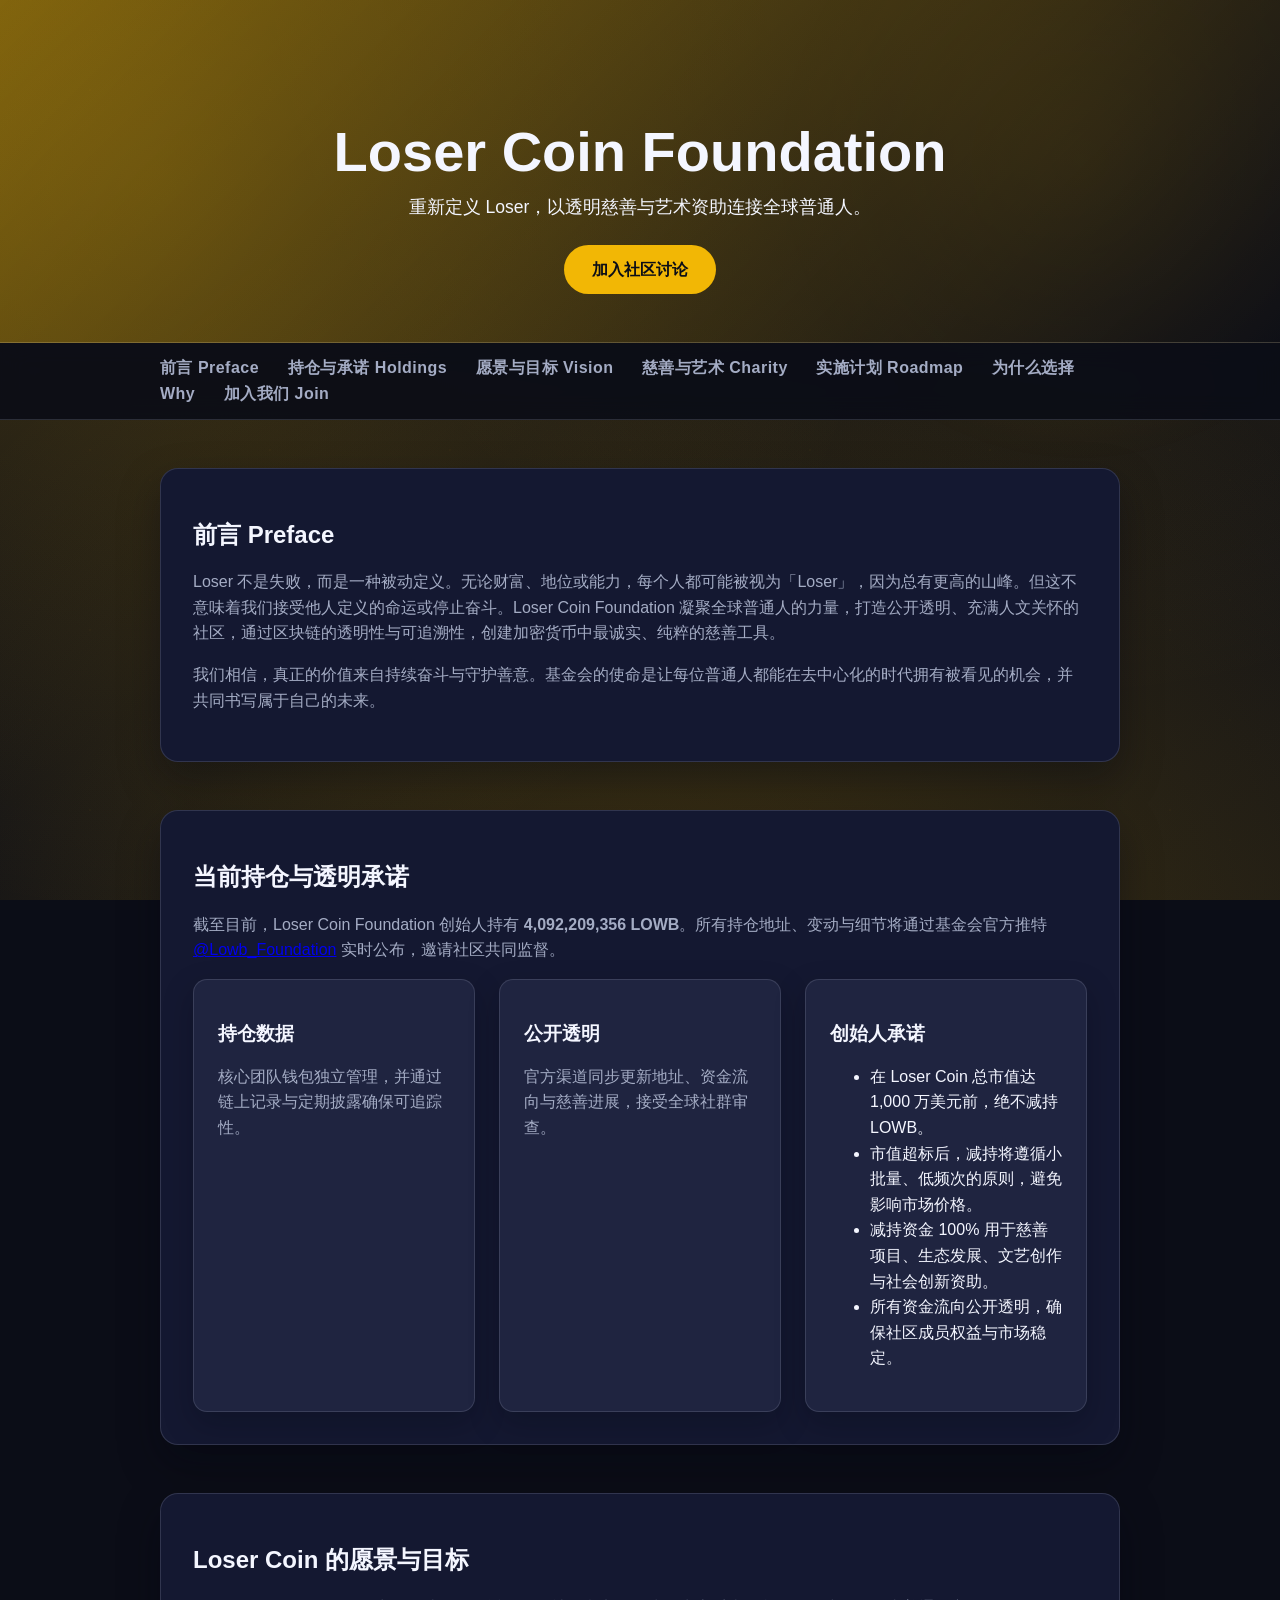
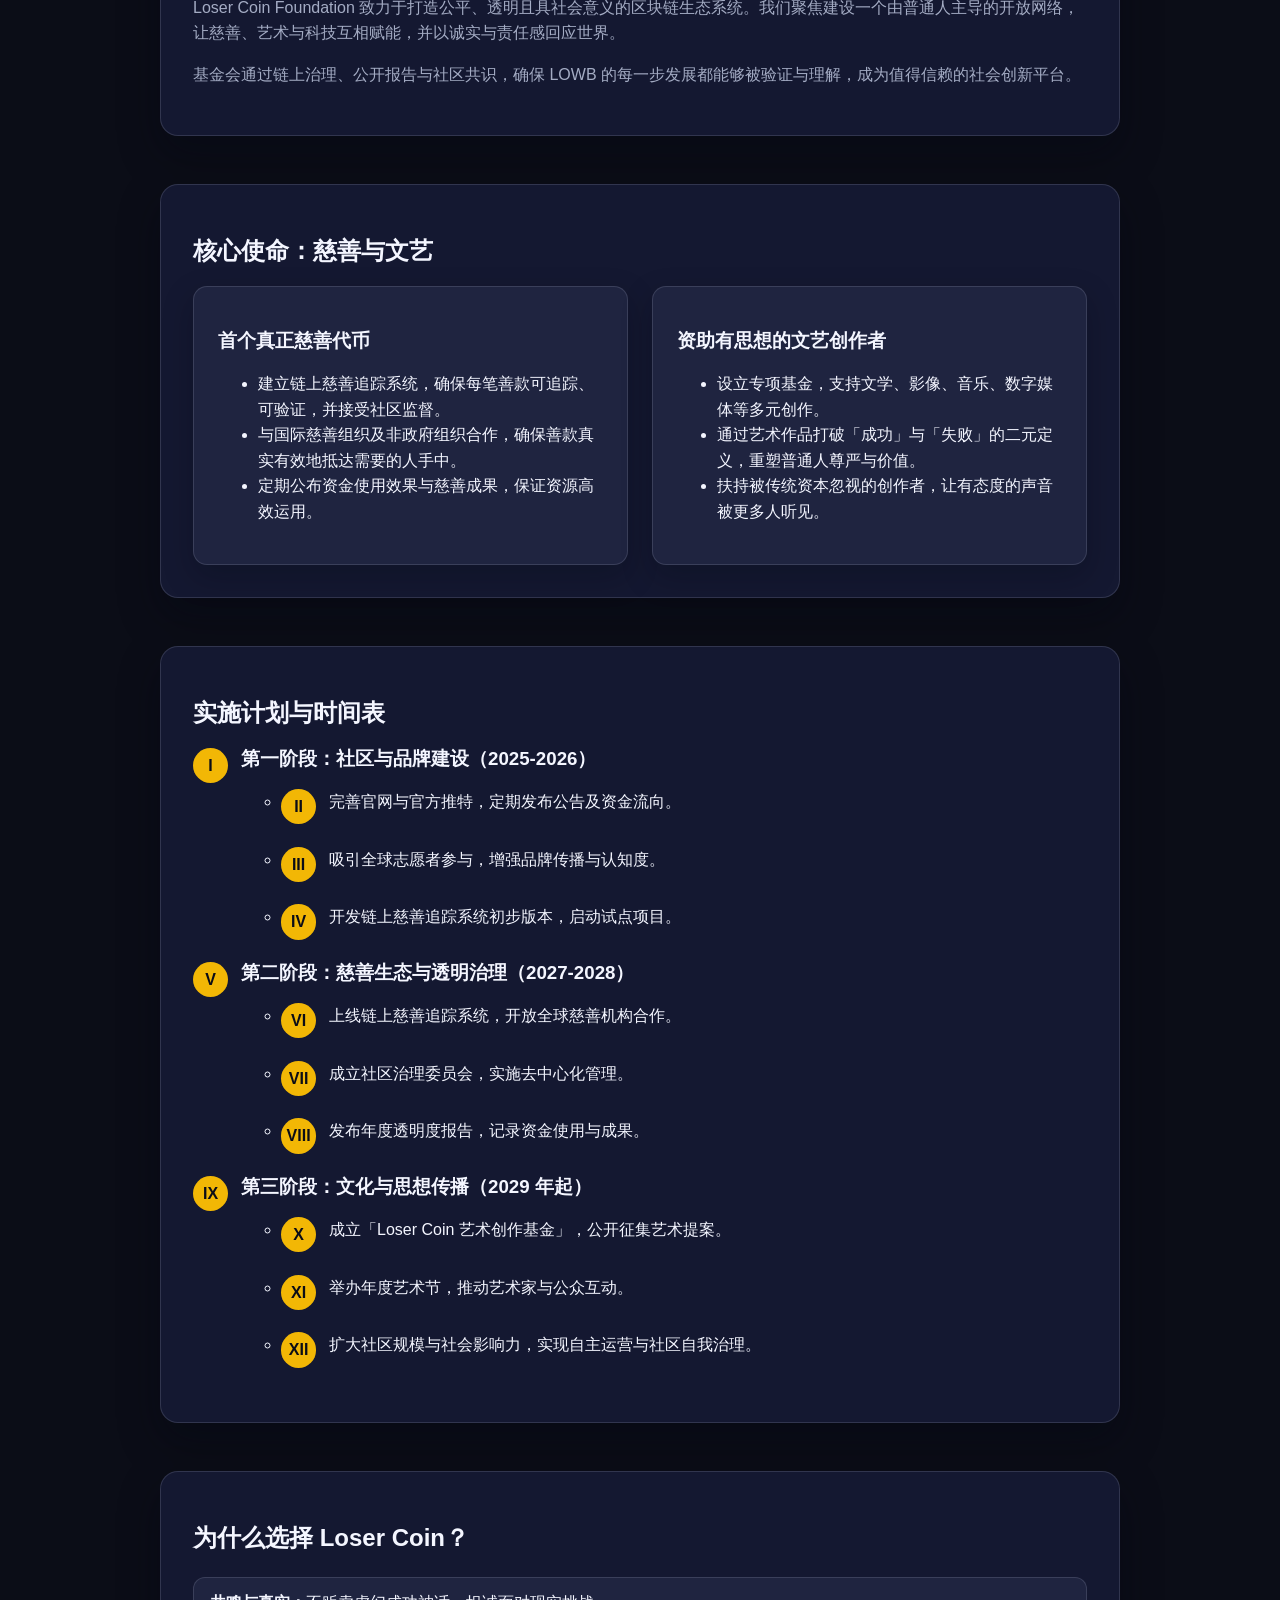
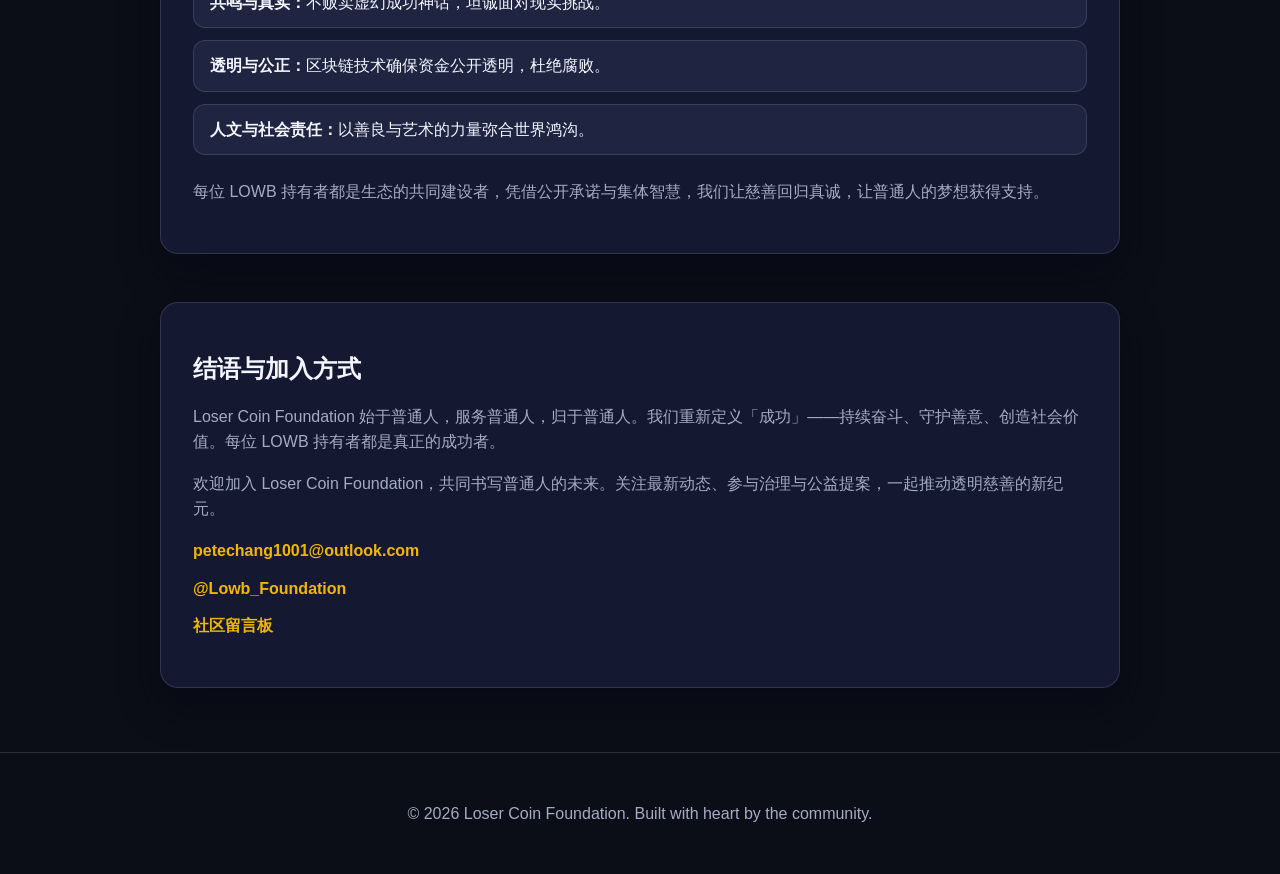
==== commit 353255ea: "Update contact email and refresh background styling" ====
--- a/index.html
+++ b/index.html
@@ -150,7 +150,7 @@
         欢迎加入 Loser Coin Foundation，共同书写普通人的未来。关注最新动态、参与治理与公益提案，一起推动透明慈善的新纪元。
       </p>
       <ul class="cta-list">
-        <li><a href="mailto:hello@losercoin.foundation">hello@losercoin.foundation</a></li>
+        <li><a href="mailto:petechang1001@outlook.com">petechang1001@outlook.com</a></li>
         <li><a href="https://twitter.com/Lowb_Foundation" target="_blank" rel="noopener">@Lowb_Foundation</a></li>
         <li><a href="message-board.html">社区留言板</a></li>
       </ul>
--- a/styles.css
+++ b/styles.css
@@ -18,9 +18,46 @@
 body {
   margin: 0;
   font-family: 'Segoe UI', Roboto, sans-serif;
-  background: radial-gradient(circle at top, rgba(242, 183, 5, 0.07), transparent 60%), var(--background);
+  background-color: var(--background);
+  background-image:
+    radial-gradient(circle at 12% 20%, rgba(242, 183, 5, 0.18), transparent 55%),
+    radial-gradient(circle at 82% -10%, rgba(242, 183, 5, 0.15), transparent 55%),
+    radial-gradient(circle at 50% 120%, rgba(242, 183, 5, 0.22), transparent 72%),
+    linear-gradient(145deg, rgba(242, 183, 5, 0.08), rgba(11, 13, 23, 0.92) 45%, rgba(242, 183, 5, 0.06));
+  background-attachment: fixed;
   color: var(--text);
   line-height: 1.6;
+  min-height: 100vh;
+  position: relative;
+  overflow-x: hidden;
+}
+
+body::before {
+  content: "";
+  position: fixed;
+  inset: 0;
+  pointer-events: none;
+  background-image:
+    radial-gradient(circle, rgba(242, 183, 5, 0.09) 1px, transparent 1px),
+    radial-gradient(circle, rgba(242, 183, 5, 0.05) 1px, transparent 1px);
+  background-size: 180px 180px, 120px 120px;
+  background-position: 0 0, 90px 60px;
+  opacity: 0.35;
+  z-index: -2;
+}
+
+body::after {
+  content: "";
+  position: fixed;
+  width: 640px;
+  height: 640px;
+  top: -160px;
+  right: -120px;
+  background: radial-gradient(circle, rgba(242, 183, 5, 0.24) 0%, rgba(242, 183, 5, 0.07) 42%, transparent 68%);
+  opacity: 0.6;
+  z-index: -1;
+  pointer-events: none;
+  filter: drop-shadow(0 0 45px rgba(242, 183, 5, 0.18));
 }
 
 h1, h2, h3 {
@@ -207,8 +244,21 @@
   margin-top: 4rem;
 }
 
-.board-page {
-  background: radial-gradient(circle at top, rgba(242, 183, 5, 0.12), transparent 60%), var(--background);
+body.board-page {
+  background-image:
+    radial-gradient(circle at 16% 18%, rgba(242, 183, 5, 0.2), transparent 58%),
+    radial-gradient(circle at 84% -8%, rgba(242, 183, 5, 0.16), transparent 54%),
+    radial-gradient(circle at 50% 115%, rgba(242, 183, 5, 0.25), transparent 72%),
+    linear-gradient(150deg, rgba(242, 183, 5, 0.08), rgba(11, 13, 23, 0.92) 48%, rgba(242, 183, 5, 0.08));
+}
+
+body.board-page::after {
+  top: auto;
+  bottom: -240px;
+  right: auto;
+  left: 50%;
+  transform: translateX(-50%);
+  background: radial-gradient(circle, rgba(242, 183, 5, 0.2) 0%, rgba(242, 183, 5, 0.06) 38%, transparent 65%);
 }
 
 .board {
